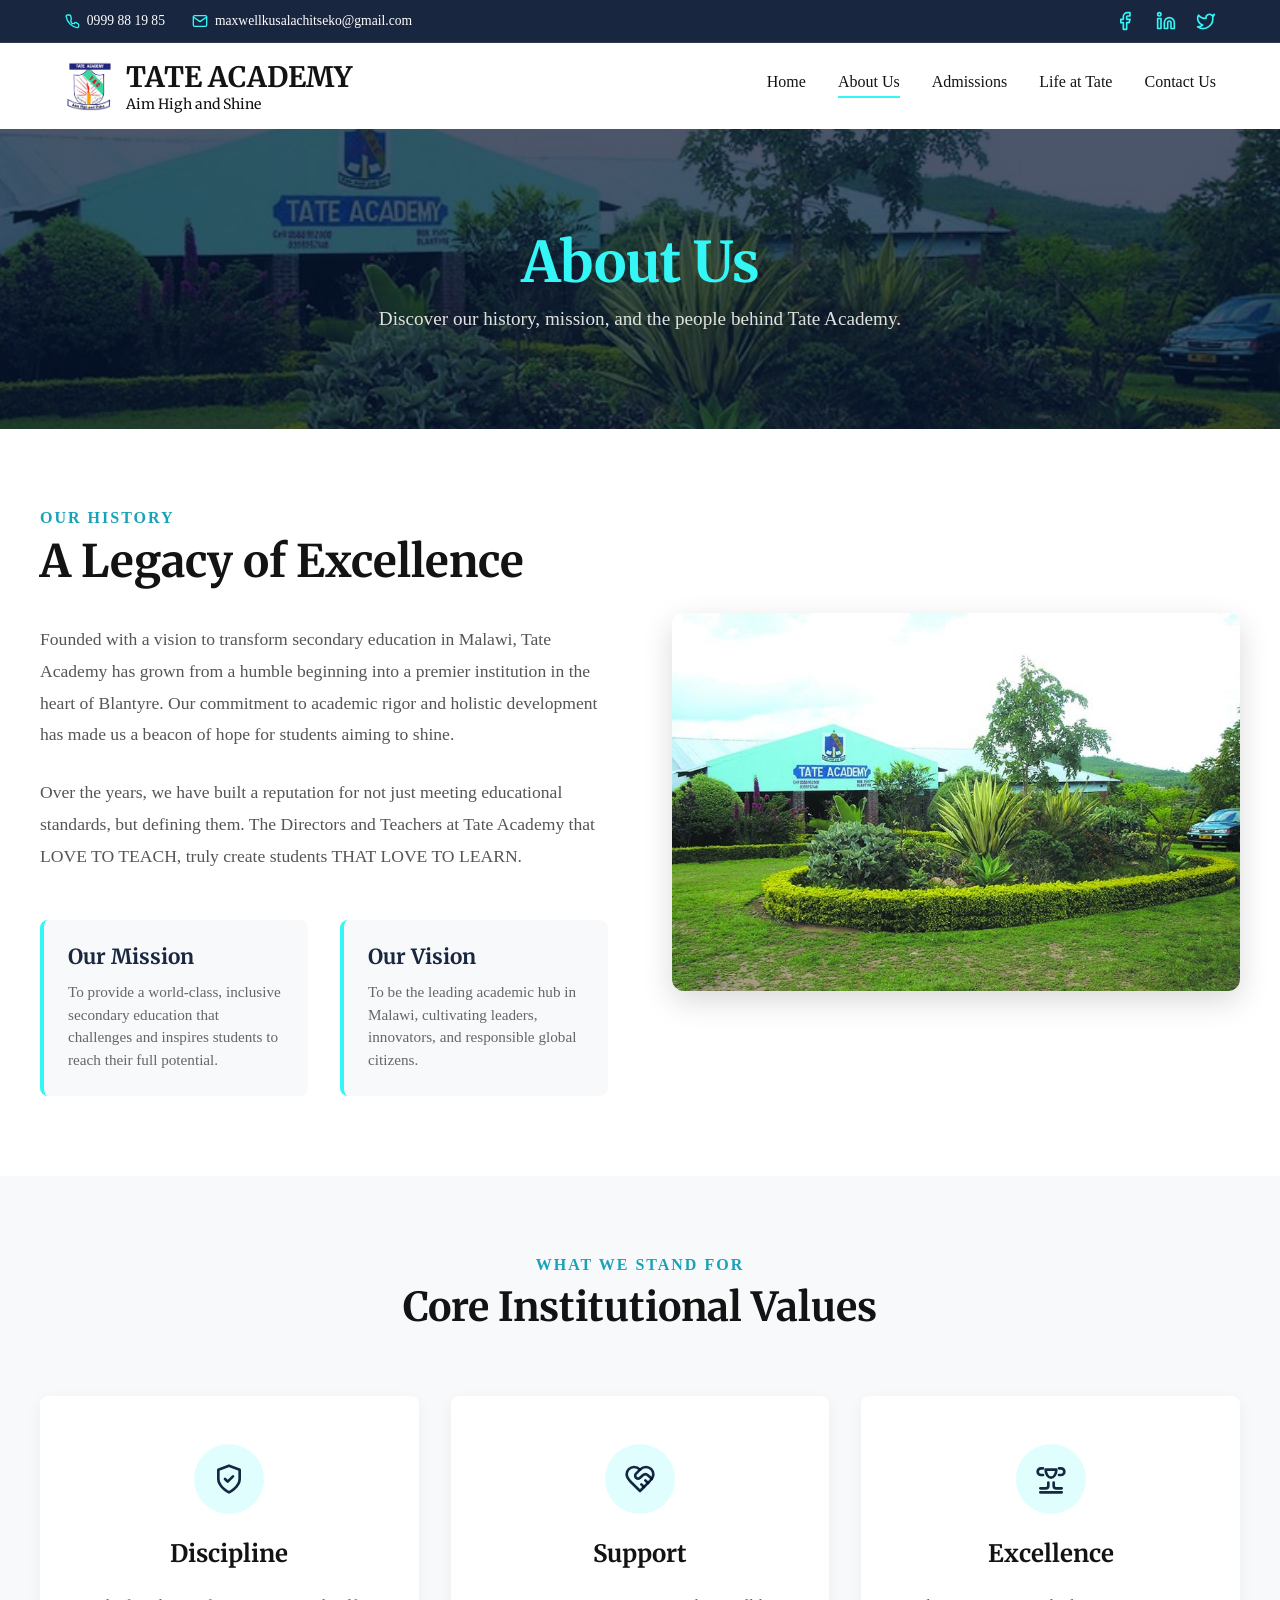
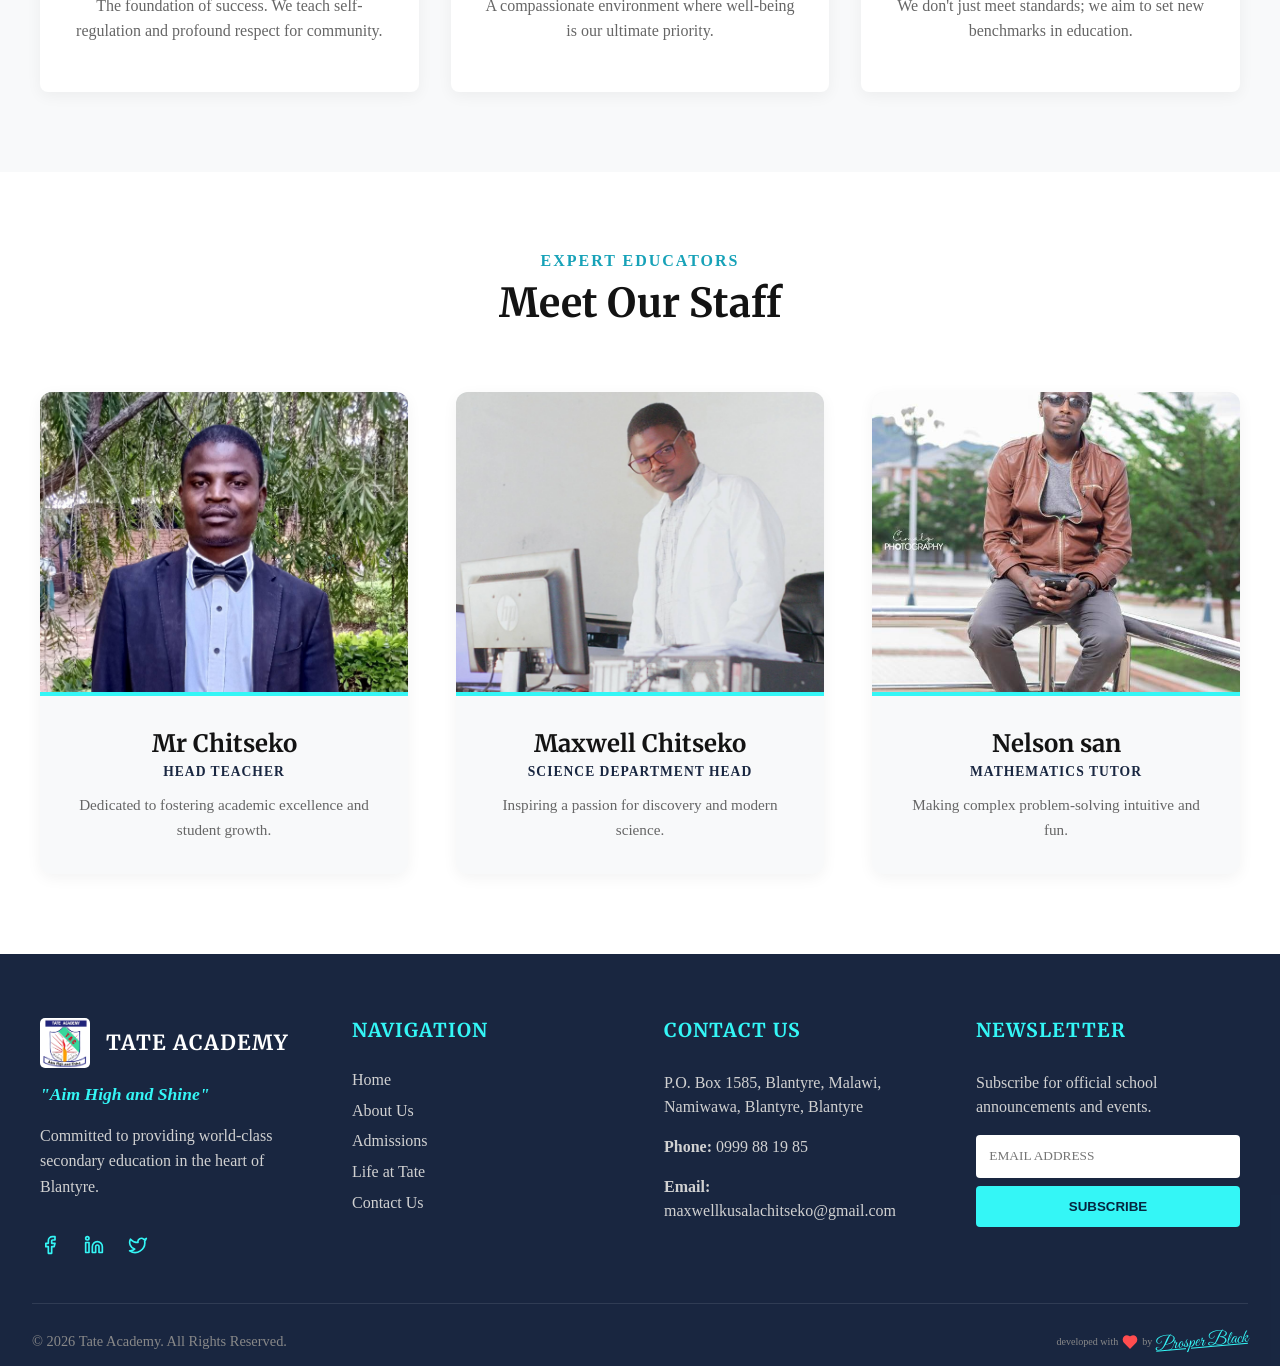
==== tateAd/about.html @ ed01748e "Refactor code structure for improved readability and maintainability" ====
<!DOCTYPE html>
<html lang="en">
<head>
    <link rel="stylesheet" href="styles.css">
    <link href="https://fonts.googleapis.com/css2?family=Merriweather:ital,wght@0,300;0,400;0,700;0,900;1,400&family=Montserrat:wght@300;400;500;600;700;800;900&family=Dancing+Script:wght@400;700&display=swap" rel="stylesheet">
    <meta charset="UTF-8">
    <meta name="viewport" content="width=device-width, initial-scale=1.0">
    <title>About Us - Tate Academy</title>
</head>
<body>
    <header>
        <section class="quick-band">
            <div class="contacts">
                <div class="phone-method">
                    <span class="contacts-icon">
                        <svg xmlns="http://www.w3.org/2000/svg" width="24" height="24" viewBox="0 0 24 24" fill="none" stroke="currentColor" stroke-width="2" stroke-linecap="round" stroke-linejoin="round" class="lucide lucide-phone w-3 h-3 text-school-green" aria-hidden="true"><path d="M22 16.92v3a2 2 0 0 1-2.18 2A19.79 19.79 0 0 1 3.21 5.18 2 2 0 0 1 5.21 3h3a2 2 0 0 1 2 1.72c.13 1.21.37 2.39.72 3.53a2 2 0 0 1-.45 1.95L10.27 11a16.05 16.05 0 0 0 .72 3.53A2 2 0 0 1 12.27 16h3a2 2 0 0 1 2.18-2z"></path></svg>
                    </span>
                    <p>0999 88 19 85</p>
                </div>
                <div class="email-method">
                    <span class="contacts-icon">
                        <svg xmlns="http://www.w3.org/2000/svg" width="24" height="24" viewBox="0 0 24 24" fill="none" stroke="currentColor" stroke-width="2" stroke-linecap="round" stroke-linejoin="round" class="lucide lucide-mail w-3 h-3 text-school-green" aria-hidden="true"><path d="M4 4h16a2 2 0 0 1 2 2v12a2 2 0 0 1-2 2H4a2 2 0 0 1-2-2V6a2 2 0 0 1 2-2z"></path><polyline points="22,6 12,13 2,6"></polyline></svg>
                    </span>
                    <p>maxwellkusalachitseko@gmail.com</p>
                </div>
            </div>

            <div class="social-links">
                <span class="social-icon">
                    <svg xmlns="http://www.w3.org/2000/svg" width="20" height="20" viewBox="0 0 24 24" fill="none" stroke="currentColor" stroke-width="2" stroke-linecap="round" stroke-linejoin="round"><path d="M18 2h-3a5 5 0 0 0-5 5v3H7v4h3v8h4v-8h3l1-4h-4V7a1 1 0 0 1 1-1h3z"></path></svg>
                </span>
                <span class="social-icon">
                    <svg xmlns="http://www.w3.org/2000/svg" width="20" height="20" viewBox="0 0 24 24" fill="none" stroke="currentColor" stroke-width="2" stroke-linecap="round" stroke-linejoin="round"><path d="M16 8a6 6 0 0 1 6 6v7h-4v-7a2 2 0 0 0-2-2 2 2 0 0 0-2 2v7h-4v-7a6 6 0 0 1 6-6z"></path><rect x="2" y="9" width="4" height="12"></rect><circle cx="4" cy="4" r="2"></circle></svg>
                </span>
                <span class="social-icon">
                    <svg xmlns="http://www.w3.org/2000/svg" width="20" height="20" viewBox="0 0 24 24" fill="none" stroke="currentColor" stroke-width="2" stroke-linecap="round" stroke-linejoin="round"><path d="M22 4s-.7 2.1-2 3.4c1.6 10-9.4 17.3-18 11.6 2.2.1 4.4-.6 6-2C3 15.5.5 9.6 3 5c2.2 2.6 5.6 4.1 9 4-.9-4.2 4-6.6 7-3.8 1.1 0 3-1.2 3-1.2z"></path></svg>
                </span>
            </div>
        </section>
        <section class="header">
            <div class="logo">
                <img src="images/tatelogo.jpg" alt="Tate Academy Logo" width="50px" height="50px">
                <h3 class="school-name">
                    <span>TATE ACADEMY</span>
                    <p class="school-slogan">Aim High and Shine</p>
                </h3>
            </div>
            <div class="desktop-navigation">
                <ul class="nav-list">
                    <li class="nav-item"><a href="index.html">Home</a></li>
                    <li class="nav-item"><a href="about.html" class="active">About Us</a></li>
                    <li class="nav-item"><a href="admissions.html">Admissions</a></li>
                    <li class="nav-item"><a href="life-at-tate.html">Life at Tate</a></li>
                    <li class="nav-item"><a href="contact.html">Contact Us</a></li>
                </ul>
            </div>
            <button class="mobile-nav-toggle" aria-label="Toggle navigation">
                <svg xmlns="http://www.w3.org/2000/svg" width="24" height="24" viewBox="0 0 24 24" fill="none" stroke="currentColor" stroke-width="2" stroke-linecap="round" stroke-linejoin="round">
                    <line x1="3" y1="12" x2="21" y2="12"></line>
                    <line x1="3" y1="6" x2="21" y2="6"></line>
                    <line x1="3" y1="18" x2="21" y2="18"></line>
                </svg>
            </button>
        </section>
    </header>

    <nav class="mobile-navigation">
        <div class="close-area">
                <button class="mobile-nav-close" aria-label="Close navigation">
                    <svg xmlns="http://www.w3.org/2000/svg" width="24" height="24" viewBox="0 0 24 24" fill="none" stroke="currentColor" stroke-width="2" stroke-linecap="round" stroke-linejoin="round">
                        <line x1="18" y1="6" x2="6" y2="18"></line>
                        <line x1="6" y1="6" x2="18" y2="18"></line>
                    </svg>
                </button>
        </div>
        <div class="logo">
            <img src="images/tatelogo.jpg" alt="Tate Academy Logo" width="120px" height="120px">
        </div>
        <ul class="nav-list">
            <li class="nav-item"><a href="index.html">Home</a></li>
            <li class="nav-item"><a href="about.html" class="active">About Us</a></li>
            <li class="nav-item"><a href="admissions.html">Admissions</a></li>
            <li class="nav-item"><a href="life-at-tate.html">Life at Tate</a></li>
            <li class="nav-item"><a href="contact.html">Contact Us</a></li>
        </ul>
    </nav>

    <main>
        <!-- Inner Page Hero -->
        <section class="inner-hero">
            <div class="overlay">
                <h1 class="hero-title">About Us</h1>
                <p>Discover our history, mission, and the people behind Tate Academy.</p>
            </div>
        </section>

        <!-- About Content Section -->
        <section class="about-content">
            <div class="container">
                <div class="about-grid">
                    <div class="about-text">
                        <span class="sub-heading">Our History</span>
                        <h2 class="main-heading">A Legacy of Excellence</h2>
                        <p class="description">
                            Founded with a vision to transform secondary education in Malawi, Tate Academy has grown from a humble beginning into a premier institution in the heart of Blantyre. Our commitment to academic rigor and holistic development has made us a beacon of hope for students aiming to shine.
                        </p>
                        <p class="description">
                            Over the years, we have built a reputation for not just meeting educational standards, but defining them. The Directors and Teachers at Tate Academy that LOVE TO TEACH, truly create students THAT LOVE TO LEARN.
                        </p>
                        
                        <div class="mission-vision">
                            <div class="mv-box">
                                <h3>Our Mission</h3>
                                <p>To provide a world-class, inclusive secondary education that challenges and inspires students to reach their full potential.</p>
                            </div>
                            <div class="mv-box">
                                <h3>Our Vision</h3>
                                <p>To be the leading academic hub in Malawi, cultivating leaders, innovators, and responsible global citizens.</p>
                            </div>
                        </div>
                    </div>
                    <div class="about-image">
                        <img src="images/heroimage.jpg" alt="Students at Tate Academy">
                    </div>
                </div>
            </div>
        </section>

        <!-- Core Values Section -->
        <section class="core-values">
            <div class="container">
                <div class="values-header">
                    <span class="sub-title">What We Stand For</span>
                    <h2 class="section-title">Core Institutional Values</h2>
                </div>
                <div class="values-grid">
                    <div class="value-card">
                        <div class="value-icon">
                            <svg xmlns="http://www.w3.org/2000/svg" width="32" height="32" viewBox="0 0 24 24" fill="none" stroke="currentColor" stroke-width="2" stroke-linecap="round" stroke-linejoin="round" class="lucide lucide-shield-check"><path d="M12 22s8-4 8-10V5l-8-3-8 3v7c0 6 8 10 8 10z"/><path d="m9 12 2 2 4-4"/></svg>
                        </div>
                        <h3>Discipline</h3>
                        <p>The foundation of success. We teach self-regulation and profound respect for community.</p>
                    </div>
                    <div class="value-card">
                        <div class="value-icon">
                            <svg xmlns="http://www.w3.org/2000/svg" width="32" height="32" viewBox="0 0 24 24" fill="none" stroke="currentColor" stroke-width="2" stroke-linecap="round" stroke-linejoin="round" class="lucide lucide-heart-handshake"><path d="M19 14c1.49-1.46 3-3.21 3-5.5A5.5 5.5 0 0 0 16.5 3c-1.76 0-3 .5-4.5 2-1.5-1.5-2.74-2-4.5-2A5.5 5.5 0 0 0 2 8.5c0 2.3 1.5 4.05 3 5.5l7 7Z"/><path d="M12 5 9.04 7.96a2.17 2.17 0 0 0 0 3.08v0c.82.82 2.13.85 3 .07l2.07-1.9a2.82 2.82 0 0 1 3.79 0l2.96 2.66"/><path d="m18 15-2-2"/><path d="m15 18-2-2"/></svg>
                        </div>
                        <h3>Support</h3>
                        <p>A compassionate environment where well-being is our ultimate priority.</p>
                    </div>
                    <div class="value-card">
                        <div class="value-icon">
                            <svg xmlns="http://www.w3.org/2000/svg" width="32" height="32" viewBox="0 0 24 24" fill="none" stroke="currentColor" stroke-width="2" stroke-linecap="round" stroke-linejoin="round" class="lucide lucide-trophy"><path d="M6 9H4.5a2.5 2.5 0 0 1 0-5H6"/><path d="M18 9h1.5a2.5 2.5 0 0 0 0-5H18"/><path d="M4 22h16"/><path d="M10 14.66V17c0 1.1-.9 2-2 2H4"/><path d="M14 14.66V17c0 1.1.9 2 2 2h4"/><path d="M12 11c-2.4 0-4-3-4-6h8c0 3-1.6 6-4 6z"/></svg>
                        </div>
                        <h3>Excellence</h3>
                        <p>We don't just meet standards; we aim to set new benchmarks in education.</p>
                    </div>
                </div>
            </div>
        </section>

        <!-- Our Team Section -->
        <section class="team-section">
            <div class="container">
                <div class="team-header">
                    <span class="sub-title">Expert Educators</span>
                    <h2 class="section-title">Meet Our Staff</h2>
                </div>
                <div class="team-grid">
                    <div class="team-card">
                        <div class="team-image">
                            <img src="images/mr_chitse.jpg" alt="Staff Member 1">
                        </div>
                        <div class="team-info">
                            <h3>Mr Chitseko</h3>
                            <p class="team-role">Head Teacher</p>
                            <p class="team-desc">Dedicated to fostering academic excellence and student growth.</p>
                        </div>
                    </div>
                    <div class="team-card">
                        <div class="team-image">
                            <img src="images/lab_mr_chitseko.jpg" alt="Staff Member 2">
                        </div>
                        <div class="team-info">
                            <h3>Maxwell Chitseko</h3>
                            <p class="team-role">Science Department Head</p>
                            <p class="team-desc">Inspiring a passion for discovery and modern science.</p>
                        </div>
                    </div>
                    <div class="team-card">
                        <div class="team-image">
                            <img src="images/nelson.jpg" alt="Staff Member 3">
                        </div>
                        <div class="team-info">
                            <h3>Nelson san</h3>
                            <p class="team-role">Mathematics Tutor</p>
                            <p class="team-desc">Making complex problem-solving intuitive and fun.</p>
                        </div>
                    </div>
                </div>
            </div>
        </section>
    </main>

    <footer>
        <div class="footer-container">
            <div class="footer-brand">
                <div class="footer-logo">
                    <img src="images/tatelogo.jpg" alt="Tate Academy Logo" width="50px" height="50px">
                    <h3>TATE ACADEMY</h3>
                </div>
                <p class="slogan">"Aim High and Shine"</p>
                <p class="brand-desc">Committed to providing world-class secondary education in the heart of Blantyre.</p>
                <br><br>
                <div class="social-links">
                    <span class="social-icon">
                        <svg xmlns="http://www.w3.org/2000/svg" width="20" height="20" viewBox="0 0 24 24" fill="none" stroke="currentColor" stroke-width="2" stroke-linecap="round" stroke-linejoin="round"><path d="M18 2h-3a5 5 0 0 0-5 5v3H7v4h3v8h4v-8h3l1-4h-4V7a1 1 0 0 1 1-1h3z"></path></svg>
                    </span>
                    <span class="social-icon">
                        <svg xmlns="http://www.w3.org/2000/svg" width="20" height="20" viewBox="0 0 24 24" fill="none" stroke="currentColor" stroke-width="2" stroke-linecap="round" stroke-linejoin="round"><path d="M16 8a6 6 0 0 1 6 6v7h-4v-7a2 2 0 0 0-2-2 2 2 0 0 0-2 2v7h-4v-7a6 6 0 0 1 6-6z"></path><rect x="2" y="9" width="4" height="12"></rect><circle cx="4" cy="4" r="2"></circle></svg>
                    </span>
                    <span class="social-icon">
                        <svg xmlns="http://www.w3.org/2000/svg" width="20" height="20" viewBox="0 0 24 24" fill="none" stroke="currentColor" stroke-width="2" stroke-linecap="round" stroke-linejoin="round"><path d="M22 4s-.7 2.1-2 3.4c1.6 10-9.4 17.3-18 11.6 2.2.1 4.4-.6 6-2C3 15.5.5 9.6 3 5c2.2 2.6 5.6 4.1 9 4-.9-4.2 4-6.6 7-3.8 1.1 0 3-1.2 3-1.2z"></path></svg>
                    </span>
                </div>
            </div>
            
            <div class="footer-links">
                <h4>Navigation</h4>
                <ul>
                    <li><a href="index.html">Home</a></li>
                    <li><a href="about.html">About Us</a></li>
                    <li><a href="admissions.html">Admissions</a></li>
                    <li><a href="life-at-tate.html">Life at Tate</a></li>
                    <li><a href="contact.html">Contact Us</a></li>
                </ul>
            </div>
            
            <div class="footer-contact">
                <h4>Contact Us</h4>
                <p>P.O. Box 1585, Blantyre, Malawi,<br>Namiwawa, Blantyre, Blantyre</p>
                <p><strong>Phone:</strong> 0999 88 19 85</p>
                <p><strong>Email:</strong> maxwellkusalachitseko@gmail.com</p>
            </div>
            
            <div class="footer-newsletter">
                <h4>Newsletter</h4>
                <p>Subscribe for official school announcements and events.</p>
                <form>
                    <input type="email" placeholder="EMAIL ADDRESS" required>
                    <button type="submit">Subscribe</button>
                </form>
            </div>
        </div>
        <div class="footer-bottom">
            <p>&copy; <span class="year"></span> Tate Academy. All Rights Reserved.</p>
            <div class="developer-credit">
                developed with 
                <svg xmlns="http://www.w3.org/2000/svg" width="16" height="16" viewBox="0 0 24 24" fill="currentColor" stroke="currentColor" stroke-width="2" stroke-linecap="round" stroke-linejoin="round" class="lucide lucide-heart" style="color: #ff4d4f;"><path d="M19 14c1.49-1.46 3-3.21 3-5.5A5.5 5.5 0 0 0 16.5 3c-1.76 0-3 .5-4.5 2-1.5-1.5-2.74-2-4.5-2A5.5 5.5 0 0 0 2 8.5c0 2.3 1.5 4.05 3 5.5l7 7Z"/></svg>
                by <a href="https://prosperblack.vercel.app" target="_blank" class="signature">Prosper Black</a>
            </div>
        </div>
    </footer>
    <script src="script.js"></script>
</body>
</html>
---- tateAd/styles.css ----
@import url('https://fonts.googleapis.com/css2?family=Great+Vibes&display=swap');

:root {
    --blueBackground: rgba(0, 15, 44, 0.9);
    --textBlack: rgba(13, 13, 13, 0.976);
    --secondary: rgb(52, 246, 246);
    --whiteBackground: rgba(255, 255, 255, 0.9);
    --cardshadow: rgba(238, 238, 238, 0.824);
}

* {
    padding: 0;
    margin: 0;
    scroll-behavior: smooth;
}

h1, h2, h3, h4, h5, h6 {
    font-family: 'Merriweather', STIXGeneral, serif;
}

.quick-band {
    background-color: var(--blueBackground);
    color: white;
    padding: 0.8em 5%;
    align-items: center;
    display: flex;
    justify-content: space-between;
    font-size: 0.85em;
    border-bottom: 1px solid rgba(255, 255, 255, 0.1);
}

.quick-band .contacts {
    display: flex;
    gap: 2em;
    align-items: center;
}

.quick-band .phone-method,
.quick-band .email-method {
    display: flex;
    justify-content: center;
    align-items: center;
    gap: 0.5em;
    transition: color 0.3s ease;
    cursor: pointer;
}

.quick-band .phone-method:hover,
.quick-band .email-method:hover {
    color: var(--secondary);
}

.quick-band .contacts-icon {
    display: flex;
    align-items: center;
}

.quick-band .contacts-icon svg {
    width: 16px;
    height: 16px;
    stroke: var(--secondary);
}

.social-links {
    display: flex;
    gap: 1.5em;
    align-items: center;
}

.social-icon {
    cursor: pointer;
    transition: transform 0.3s ease, filter 0.3s ease;
    display: inline-flex;
    align-items: center;
    justify-content: center;
}

.social-icon svg {
    color: var(--secondary);
    width: 20px;
    height: 20px;
    transition: opacity 0.3s ease, transform 0.3s ease, color 0.3s ease;
}

.social-icon:hover svg {
    opacity: 0.8;
    transform: scale(1.1);
    color: var(--secondary);
}

.header {
    background-color: var(--whiteBackground);
    padding: 1em 5%;
    display: flex;
    justify-content: space-between;
    align-items: center;
    text-align: center;
    box-shadow: 0 4px 6px rgba(0,0,0,0.05); /* Adds a nice subtle shadow below navbar */
}

.header .logo {
    display: flex;
    align-items: center;
    font-size: 1.5em;
    font-weight: bold;
    color: var(--textBlack);
}

.header .logo img {
    width: 50px;
    height: 50px;
    margin-right: 0.5em;
}

.header .logo .school-name .school-slogan{
    font-size: 0.5em;
    text-align: left;
    font-weight: lighter;
}

.header .nav-list {
    display: flex;
    justify-content: center;
    align-items: center;
    gap: 2em;
}

.header .nav-list li {
    list-style: none;
    color: var(--textBlack);
    cursor: pointer;
}

.header .nav-list a {
    text-decoration: none;
    color: var(--textBlack);
    transition: color 0.3s ease;
}

.header .nav-list a::after {
    content: '';
    display: block;
    margin-top: 5px;
    width: 0;
    height: 2px;
    background-color: var(--secondary);
    transition: width 0.3s ease;
}

.header .nav-list a:hover::after,
.header .nav-list a.active::after {
    width: 100%;
}

/* hero */
.hero {
    background-image: url('images/heroimage.jpg');
    background-size: cover;
    background-position: center;
    background-repeat: no-repeat;
    background-attachment: scroll;
    height: 450px;
}

.hero .overlay {
    background-color: rgba(0, 15, 44, 0.7);
    height: 100%;
    display: flex;
    flex-direction: column;
    justify-content: center;
    color: white;
    text-align: left;
    padding: 0 10%;
}

.hero .overlay .hero-title {
    font-weight: bolder;
    font-size: 4em;
    line-height: 1.2;
    animation: fadeInUp 1s ease-out forwards;
}

@keyframes fadeInUp {
    from {
        opacity: 0;
        transform: translateY(30px);
    }
    to {
        opacity: 1;
        transform: translateY(0);
    }
}

.hero .overlay .edu {
    color: var(--secondary);
}

/* why tate */
.why-tate {
    display: grid;
    grid-template-columns: repeat(4, 1fr);
    gap: 1.5em;
    align-items: stretch;
    padding: 4em 2em;
    background-color: #f8f9fa; /* Very subtle off-white background to contrast with the cards */
}

.why-tate .card-title {
    margin-bottom: 1em;
}

.why-tate .reason {
    background-color: white;
    padding: 2.5em 1.5em; /* Adjusted slightly so text fits four cards seamlessly */
    box-shadow: 0 6px 16px rgba(0, 0, 0, 0.12); /* Increased resting shadow */
    line-height: 1.6;
    border-radius: 8px;
    transition: transform 0.3s ease, box-shadow 0.3s ease;
    text-align: center;
    animation: fadeInGrow 0.8s ease-out backwards;
}

.why-tate .reason:nth-child(1) { animation-delay: 0.1s; }
.why-tate .reason:nth-child(2) { animation-delay: 0.3s; }
.why-tate .reason:nth-child(3) { animation-delay: 0.5s; }
.why-tate .reason:nth-child(4) { animation-delay: 0.7s; }

@keyframes fadeInGrow {
    from {
        opacity: 0;
        transform: scale(0.9) translateY(20px);
    }
    to {
        opacity: 1;
        transform: scale(1) translateY(0);
    }
}

.why-tate .reason:hover {
    transform: translateY(-8px);
    box-shadow: 0 12px 28px rgba(0, 0, 0, 0.18); /* Stronger hover shadow */
}

.why-tate .reason .icon-container {
    width: 60px;
    height: 60px;
    border-radius: 50%;
    background-color: rgba(52, 246, 246, 0.1);
    color: var(--blueBackground);
    margin: 0 auto 1.5em auto;
    display: flex;
    justify-content: center;
    align-items: center;
}

.why-tate .reason .icon-container svg {
    stroke: var(--blueBackground);
}

/* Tate Experience Split Section */
.tate-experience-split {
    display: grid;
    grid-template-columns: 1fr 1fr;
    gap: 4em;
    padding: 5em 2em;
    max-width: 1200px;
    margin: 0 auto;
    align-items: center;
}

.experience-image-container {
    position: relative;
    border-radius: 10px;
    overflow: hidden;
    box-shadow: 0 10px 30px rgba(0, 0, 0, 0.1);
    animation: slideInLeft 1s ease-out backwards;
}

@keyframes slideInLeft {
    from {
        opacity: 0;
        transform: translateX(-50px);
    }
    to {
        opacity: 1;
        transform: translateX(0);
    }
}

.experience-image-container img {
    width: 100%;
    height: auto;
    display: block;
    object-fit: cover;
    min-height: 450px;
}

.experience-badge {
    position: absolute;
    bottom: 20px;
    right: 20px;
    background-color: var(--blueBackground);
    color: white;
    padding: 1.5em;
    border-radius: 8px;
    text-align: center;
    box-shadow: 0 5px 15px rgba(0,0,0,0.2);
    border-left: 4px solid var(--secondary);
    max-width: 200px;
}

.experience-badge h2 {
    color: var(--secondary);
    font-size: 2.5em;
    margin-bottom: 0.1em;
}

.experience-badge p {
    font-size: 0.9em;
    font-weight: bold;
    text-transform: uppercase;
}

.experience-text-content {
    animation: slideInRight 1s ease-out backwards;
}

@keyframes slideInRight {
    from {
        opacity: 0;
        transform: translateX(50px);
    }
    to {
        opacity: 1;
        transform: translateX(0);
    }
}

.experience-text-content .sub-heading {
    color: #17a2b8;
    text-transform: uppercase;
    letter-spacing: 2px;
    font-weight: bold;
    display: block;
    margin-bottom: 0.5em;
}

.experience-text-content .main-heading {
    font-size: 2.8em;
    color: var(--textBlack);
    margin-bottom: 0.5em;
    line-height: 1.2;
}

.experience-text-content .description {
    color: #666;
    font-size: 1.1em;
    line-height: 1.6;
    margin-bottom: 2em;
}

.feature-list-clean {
    list-style: none;
    margin-bottom: 2.5em;
    padding: 0;
}

.feature-list-clean li {
    display: flex;
    align-items: center;
    gap: 1em;
    margin-bottom: 1em;
    font-size: 1.1em;
    color: #444;
    font-weight: 500;
}

.feature-list-clean .icon-wrap {
    background-color: rgba(52, 246, 246, 0.15);
    padding: 0.5em;
    border-radius: 50%;
    display: flex;
    justify-content: center;
    align-items: center;
    color: #17a2b8;
}

.btn-primary {
    display: inline-block;
    padding: 1em 2em;
    background-color: var(--blueBackground);
    color: white;
    text-decoration: none;
    border-radius: 5px;
    font-weight: bold;
    text-transform: uppercase;
    letter-spacing: 1px;
    transition: background-color 0.3s ease;
}

.btn-primary:hover {
    background-color: var(--secondary);
    color: var(--blueBackground);
}

@media (max-width: 900px) {
    .tate-experience-split {
        grid-template-columns: 1fr;
    }
}

/* -----------------------------
   Inner Pages (About Us)
   ----------------------------- */

/* Inner Page Hero Header */
.inner-hero {
    background-image: url('images/heroimage.jpg'); /* You can swap this for a team/building image later */
    background-size: cover;
    background-position: center;
    background-repeat: no-repeat;
    height: 300px;
    position: relative;
}

.inner-hero .overlay {
    background-color: rgba(0, 15, 44, 0.7);
    height: 100%;
    display: flex;
    flex-direction: column;
    justify-content: center;
    align-items: center;
    color: white;
    text-align: center;
    padding: 0 5%;
}

.inner-hero .hero-title {
    font-weight: bolder;
    font-size: 3.5em;
    margin-bottom: 0.2em;
    color: var(--secondary);
}

.inner-hero p {
    font-size: 1.2em;
    color: #e0e0e0;
}

/* About Page Content */
.about-content {
    background-color: white;
    padding: 5em 2em;
}

.about-content .container {
    max-width: 1200px;
    margin: 0 auto;
}

.about-grid {
    display: grid;
    grid-template-columns: 1fr 1fr;
    gap: 4em;
    align-items: center;
}

.about-text .sub-heading {
    color: #17a2b8;
    text-transform: uppercase;
    letter-spacing: 2px;
    font-weight: bold;
    display: block;
    margin-bottom: 0.5em;
}

.about-text .main-heading {
    font-size: 2.8em;
    color: var(--textBlack);
    margin-bottom: 0.8em;
    line-height: 1.2;
}

.about-text .description {
    color: #555;
    font-size: 1.1em;
    line-height: 1.8;
    margin-bottom: 1.5em;
}

.mission-vision {
    display: flex;
    gap: 2em;
    margin-top: 3em;
}

.mv-box {
    background-color: #f8f9fa;
    padding: 1.5em;
    border-radius: 8px;
    border-left: 4px solid var(--secondary);
    flex: 1;
}

.mv-box h3 {
    color: var(--blueBackground);
    margin-bottom: 0.5em;
    font-size: 1.3em;
}

.mv-box p {
    color: #666;
    line-height: 1.5;
    font-size: 0.95em;
}

.about-image {
    position: relative;
}

.about-image img {
    width: 100%;
    border-radius: 12px;
    box-shadow: 0 10px 30px rgba(0, 0, 0, 0.15);
    display: block;
}

/* Core Values Section */
.core-values {
    background-color: #f8f9fa;
    padding: 5em 2em;
    text-align: center;
}

.core-values .container {
    max-width: 1200px;
    margin: 0 auto;
}

.values-header {
    margin-bottom: 4em;
}

.values-header .sub-title {
    color: #17a2b8;
    font-weight: bold;
    text-transform: uppercase;
    letter-spacing: 2px;
    display: block;
    margin-bottom: 0.5em;
}

.values-header .section-title {
    font-size: 2.5em;
    color: var(--textBlack);
}

.values-grid {
    display: flex;
    justify-content: center;
    gap: 2em;
    flex-wrap: wrap;
}

.value-card {
    background-color: white;
    padding: 3em 2em;
    border-radius: 8px;
    box-shadow: 0 4px 15px rgba(0, 0, 0, 0.05);
    flex: 1 1 300px;
    transition: transform 0.3s ease, box-shadow 0.3s ease;
}

.value-card:hover {
    transform: translateY(-8px);
    box-shadow: 0 12px 25px rgba(0, 0, 0, 0.1);
}

.value-card .value-icon {
    width: 70px;
    height: 70px;
    background-color: rgba(52, 246, 246, 0.15);
    border-radius: 50%;
    display: flex;
    justify-content: center;
    align-items: center;
    margin: 0 auto 1.5em;
}

.value-card .value-icon svg {
    stroke: var(--blueBackground);
}

.value-card h3 {
    font-size: 1.5em;
    color: var(--textBlack);
    margin-bottom: 1em;
}

.value-card p {
    color: #666;
    line-height: 1.6;
}

@media (max-width: 900px) {
    .about-grid {
        grid-template-columns: 1fr;
    }
    
    .mission-vision {
        flex-direction: column;
    }
}

/* Our Team Section */
.team-section {
    padding: 5em 2em;
    background-color: white;
    text-align: center;
}

.team-section .container {
    max-width: 1200px;
    margin: 0 auto;
}

.team-header {
    margin-bottom: 4em;
}

.team-header .sub-title {
    color: #17a2b8;
    font-weight: bold;
    text-transform: uppercase;
    letter-spacing: 2px;
    display: block;
    margin-bottom: 0.5em;
}

.team-header .section-title {
    font-size: 2.5em;
    color: var(--textBlack);
}

.team-grid {
    display: grid;
    grid-template-columns: repeat(auto-fit, minmax(300px, 1fr));
    gap: 3em;
}

.team-card {
    background-color: #f8f9fa;
    border-radius: 12px;
    box-shadow: 0 4px 15px rgba(0, 0, 0, 0.05);
    overflow: hidden;
    transition: transform 0.3s ease, box-shadow 0.3s ease;
}

.team-card:hover {
    transform: translateY(-8px);
    box-shadow: 0 12px 25px rgba(0, 0, 0, 0.1);
}

.team-image img {
    width: 100%;
    height: 300px;
    object-fit: cover;
    display: block;
    border-bottom: 4px solid var(--secondary);
}

.team-info {
    padding: 2em;
}

.team-info h3 {
    color: var(--textBlack);
    font-size: 1.5em;
    margin-bottom: 0.2em;
}

.team-role {
    color: var(--blueBackground);
    font-weight: bold;
    text-transform: uppercase;
    font-size: 0.85em;
    letter-spacing: 1px;
    margin-bottom: 1em;
}

.team-desc {
    color: #666;
    line-height: 1.6;
    font-size: 0.95em;
}

/* -----------------------------
   Inner Pages (Contact Us)
   ----------------------------- */

.contact-section {
    padding: 5em 2em;
    background-color: white;
}

.contact-grid {
    display: grid;
    grid-template-columns: 1fr 1fr;
    gap: 4em;
    max-width: 1200px;
    margin: 0 auto;
    align-items: flex-start;
}

.contact-details .sub-heading {
    color: #17a2b8;
    text-transform: uppercase;
    letter-spacing: 2px;
    font-weight: bold;
    display: block;
    margin-bottom: 0.5em;
}

.contact-details .main-heading {
    font-size: 2.5em;
    color: var(--textBlack);
    margin-bottom: 1.5em;
    line-height: 1.2;
}

.detail-item {
    display: flex;
    gap: 1.5em;
    margin-bottom: 2em;
    align-items: flex-start;
}

.detail-icon {
    background-color: rgba(52, 246, 246, 0.15);
    color: var(--blueBackground);
    padding: 1em;
    border-radius: 50%;
    display: flex;
    justify-content: center;
    align-items: center;
}

.detail-icon svg {
    stroke: var(--blueBackground);
}

.detail-text h3 {
    margin-bottom: 0.5em;
    font-size: 1.2em;
    color: var(--textBlack);
}

.detail-text p {
    color: #555;
    line-height: 1.6;
    margin-bottom: 0.2em;
}

.contact-form-container {
    background-color: #f8f9fa;
    padding: 3em;
    border-radius: 12px;
    box-shadow: 0 10px 30px rgba(0, 0, 0, 0.05);
}

.contact-form-container h3 {
    font-size: 1.8em;
    margin-bottom: 1.5em;
    color: var(--textBlack);
}

.form-group {
    margin-bottom: 1.5em;
}

.form-group label {
    display: block;
    margin-bottom: 0.5em;
    color: var(--textBlack);
    font-weight: bold;
    font-size: 0.9em;
}

.form-group input,
.form-group textarea {
    width: 100%;
    padding: 1em;
    border: 1px solid #ddd;
    border-radius: 6px;
    font-family: inherit;
    font-size: 1em;
    color: #333;
    box-sizing: border-box;
    transition: border-color 0.3s ease, box-shadow 0.3s ease;
}

.form-group input:focus,
.form-group textarea:focus {
    outline: none;
    border-color: var(--secondary);
    box-shadow: 0 0 0 3px rgba(52, 246, 246, 0.2);
}

.submit-btn {
    background-color: var(--blueBackground);
    color: white;
    padding: 1em 2em;
    border: none;
    border-radius: 6px;
    font-weight: bold;
    font-size: 1em;
    text-transform: uppercase;
    letter-spacing: 1px;
    width: 100%;
    cursor: pointer;
    transition: background-color 0.3s ease;
}

.submit-btn:hover {
    background-color: var(--secondary);
    color: var(--blueBackground);
}

@media (max-width: 900px) {
    .contact-grid {
        grid-template-columns: 1fr;
    }
}

/* Tate Stats Section */
.tate-stats {
    background-image: url('images/heroimage.jpg'); /* Reusing hero image for background */
    background-size: cover;
    background-position: center;
    background-attachment: fixed;
    color: white;
}

.tate-stats .overlay {
    background-color: rgba(0, 15, 44, 0.85); /* Deep blue semi-transparent overlay */
    padding: 6em 2em;
}

.tate-stats .stats-container {
    max-width: 1200px;
    margin: 0 auto;
    display: flex;
    justify-content: space-around;
    align-items: center;
    flex-wrap: wrap;
    gap: 2em;
}

.stat-item {
    text-align: center;
    flex: 1 1 200px;
    animation: fadeInGrow 1s ease-out backwards;
}

.stat-item:nth-child(1) { animation-delay: 0.2s; }
.stat-item:nth-child(2) { animation-delay: 0.4s; }
.stat-item:nth-child(3) { animation-delay: 0.6s; }
.stat-item:nth-child(4) { animation-delay: 0.8s; }

.stat-item svg {
    width: 50px;
    height: 50px;
    stroke: var(--secondary);
    margin-bottom: 0.5em;
}

.stat-item h4 {
    font-size: 3em;
    margin-bottom: 0.1em;
    color: white;
    font-weight: bold;
}

.stat-item p {
    color: #d1d1d1;
    font-size: 1.1em;
    text-transform: uppercase;
    letter-spacing: 1px;
}

/* Our Campus Section */
.our-campus {
    padding: 5em 2em;
    background-color: white;
    text-align: center;
}

.our-campus .campus-header {
    margin-bottom: 4em;
}

.our-campus .sub-title {
    color: #17a2b8; /* A visible blue/cyan color since secondary is very light */
    font-weight: bold;
    text-transform: uppercase;
    letter-spacing: 2px;
    display: block;
    margin-bottom: 0.5em;
}

.our-campus .section-title {
    font-size: 2.5em;
    color: var(--textBlack);
    margin-bottom: 0.2em;
}

.our-campus .section-subtitle {
    color: #555;
    font-style: italic;
    font-size: 1.1em;
}

.our-campus .campus-cards {
    display: flex;
    justify-content: center;
    gap: 2em;
    flex-wrap: wrap;
    max-width: 1200px;
    margin: 0 auto;
}

.campus-card {
    background-color: white;
    border-radius: 8px;
    box-shadow: 0 4px 15px rgba(0, 0, 0, 0.1);
    overflow: hidden;
    flex: 1 1 300px;
    transition: transform 0.3s ease;
    text-align: left;
    animation: fadeInUp 0.8s ease-out backwards;
}

.campus-card:nth-child(1) { animation-delay: 0.2s; }
.campus-card:nth-child(2) { animation-delay: 0.4s; }
.campus-card:nth-child(3) { animation-delay: 0.6s; }

.campus-card:hover {
    transform: translateY(-5px);
}

.campus-card .card-image-placeholder {
    height: 200px;
    background-image: url('images/heroimage.jpg');
    background-size: cover;
    background-position: center;
}

.campus-card .card-info {
    padding: 2em;
}

.campus-card .card-info h3 {
    font-size: 1.5em;
    margin-bottom: 0.5em;
    color: var(--textBlack);
}

.campus-card .card-info p {
    color: #666;
    margin-bottom: 1.5em;
    line-height: 1.5;
}

.campus-card .btn {
    display: inline-block;
    padding: 0.8em 1.5em;
    background-color: var(--blueBackground);
    color: white;
    text-decoration: none;
    border-radius: 4px;
    font-weight: bold;
    transition: background-color 0.3s ease;
}

.campus-card .btn:hover {
    background-color: var(--secondary);
    color: var(--blueBackground);
}

/* Footer Section */
footer {
    background-color: var(--blueBackground);
    color: white;
    padding: 4em 2em 1em;
}

.footer-container {
    max-width: 1200px;
    margin: 0 auto;
    display: grid;
    grid-template-columns: repeat(auto-fit, minmax(250px, 1fr));
    gap: 3em;
    margin-bottom: 3em;
}

.footer-brand .footer-logo {
    display: flex;
    align-items: center;
    gap: 1em;
    margin-bottom: 1em;
}

.footer-brand .footer-logo img {
    border-radius: 5px;
}

.footer-brand .footer-logo h3 {
    font-size: 1.3em;
    letter-spacing: 1px;
}

.footer-brand .slogan {
    color: var(--secondary);
    font-style: italic;
    margin-bottom: 1em;
    font-weight: bold;
    font-size: 1.1em;
}

.footer-brand .brand-desc {
    color: #d1d1d1;
    line-height: 1.6;
}

.footer-container h4 {
    color: var(--secondary);
    margin-bottom: 1.5em;
    font-size: 1.2em;
    text-transform: uppercase;
    letter-spacing: 1px;
}

.footer-links ul {
    list-style: none;
    padding: 0;
}

.footer-links li {
    margin-bottom: 0.8em;
}

.footer-links a {
    color: #d1d1d1;
    text-decoration: none;
    transition: color 0.3s ease, padding-left 0.3s ease;
}

.footer-links a:hover {
    color: var(--secondary);
    padding-left: 5px; /* Slight nudge effect on hover */
}

.footer-contact p {
    color: #d1d1d1;
    margin-bottom: 1em;
    line-height: 1.5;
}

.footer-newsletter p {
    color: #d1d1d1;
    margin-bottom: 1em;
    line-height: 1.5;
}

.footer-newsletter form {
    display: flex;
    flex-direction: column;
    gap: 0.5em;
}

.footer-newsletter input {
    padding: 1em;
    border: none;
    border-radius: 4px;
    font-family: inherit;
    outline: none;
}

.footer-newsletter input:focus {
    box-shadow: 0 0 0 2px var(--secondary);
}

.footer-newsletter button {
    padding: 1em;
    background-color: var(--secondary);
    color: var(--blueBackground);
    border: none;
    border-radius: 4px;
    font-weight: bold;
    text-transform: uppercase;
    cursor: pointer;
    transition: background-color 0.3s ease;
}

.footer-newsletter button:hover {
    background-color: #2bdada; /* Slightly darker shade of secondary */
}

.footer-bottom {
    text-align: center;
    padding-top: 2em;
    border-top: 1px solid rgba(255, 255, 255, 0.1);
    color: #888;
    font-size: 0.9em;
    display: flex;
    flex-wrap: wrap;
    justify-content: space-between;
    align-items: center;
}

.developer-credit {
    display: flex;
    align-items: center;
    font-size: 0.7em;
}

.developer-credit svg {
    margin: 0 0.4em;
}

.signature {
    font-family: 'Great Vibes', cursive;
    font-size: 1.8em;
    color: var(--secondary);
    padding-left: 0.2em;
    transform: rotate(-5deg);
    display: inline-block;
    line-height: 0.8;
}

.why-tate .reason .content {
    color: rgb(117, 117, 117);
}
/* -----------------------------
   Admissions Page
   ----------------------------- */

.admissions-section {
    padding: 5em 2em;
    background-color: var(--whiteBackground);
}

.admissions-section .container {
    max-width: 1200px;
    margin: 0 auto;
}

.admissions-header {
    text-align: center;
    margin-bottom: 4em;
}

.admissions-header .sub-title {
    color: var(--secondary);
    font-weight: 700;
    text-transform: uppercase;
    letter-spacing: 2px;
    display: block;
    margin-bottom: 0.5em;
    font-family: 'Montserrat', sans-serif;
}

.admissions-header .section-title {
    font-size: 2.8em;
    color: var(--textBlack);
    font-family: 'Merriweather', serif;
}

.admissions-grid {
    display: grid;
    grid-template-columns: 1fr 1fr;
    gap: 4em;
    align-items: start;
}

.enrollment-checklist h3 {
    font-size: 2em;
    color: var(--blueBackground);
    margin-bottom: 1.5em;
    border-bottom: 2px solid var(--secondary);
    padding-bottom: 0.5em;
    display: inline-block;
    font-family: 'Merriweather', serif;
}

.checklist-item {
    display: flex;
    gap: 1.5em;
    margin-bottom: 2.5em;
}

.step-number {
    font-family: 'Merriweather', serif;
    font-size: 3em;
    font-weight: 900;
    color: rgba(23, 162, 184, 0.4);
    line-height: 1;
}

.step-details h4 {
    font-size: 1.3em;
    color: var(--textBlack);
    margin-bottom: 0.5em;
    font-weight: 700;
    font-family: 'Montserrat', sans-serif;
}

.step-details p {
    color: #555;
    line-height: 1.6;
    font-family: 'Montserrat', sans-serif;
}

.advert-poster {
    margin-top: 3em;
}

.advert-poster img {
    width: 100%;
    border-radius: 12px;
    box-shadow: 0 10px 30px rgba(0,0,0,0.15);
    display: block;
}

.admission-sidebar {
    display: flex;
    flex-direction: column;
    gap: 2em;
}

.sidebar-card {
    background-color: #f8f9fa;
    padding: 2.5em;
    border-radius: 12px;
    box-shadow: 0 4px 15px rgba(0,0,0,0.05);
    border-top: 4px solid var(--blueBackground);
}

.sidebar-card h3 {
    font-size: 1.5em;
    color: var(--textBlack);
    margin-bottom: 1em;
    font-family: 'Merriweather', serif;
}

.sidebar-card h4 {
    color: var(--blueBackground);
    margin-bottom: 0.5em;
    font-family: 'Montserrat', sans-serif;
}

.sidebar-card p {
    color: #666;
    line-height: 1.6;
    font-family: 'Montserrat', sans-serif;
}

.resource-list {
    list-style: none;
    margin-top: 1.5em;
    padding: 0;
}

.resource-list li {
    display: flex;
    align-items: center;
    gap: 1em;
    padding: 1em;
    background-color: white;
    border-radius: 6px;
    margin-bottom: 1em;
    box-shadow: 0 2px 5px rgba(0,0,0,0.03);
    cursor: pointer;
    transition: transform 0.3s ease;
    border-left: 3px solid var(--secondary);
}

.resource-list li:hover {
    transform: translateX(5px);
}

.resource-list li svg {
    color: var(--secondary);
}

.resource-list li span {
    font-weight: 600;
    color: var(--textBlack);
    font-family: 'Montserrat', sans-serif;
}

.card-highlight {
    background-color: var(--blueBackground);
    border-top: none;
    position: relative;
    overflow: hidden;
}

.card-highlight h3, .card-highlight h4 {
    color: white;
}

.card-highlight p {
    color: #d1d1d1;
}

.desk-info {
    display: flex;
    align-items: center;
    gap: 1.5em;
    margin-top: 1em;
}

.desk-info svg {
    width: 40px;
    height: 40px;
    stroke: var(--secondary);
}

@media (max-width: 900px) {
    .admissions-grid {
        grid-template-columns: 1fr;
    }
}

.accommodations h3 {
    font-family: 'Merriweather', serif;
    font-size: 2em;
    color: var(--blueBackground);
    margin-bottom: 0.5em;
}

.accommodations p {
    font-family: 'Montserrat', sans-serif;
    line-height: 1.6;
    color: #555;
}

/* -----------------------------
   Life at Tate Page
   ----------------------------- */

.life-section {
    padding: 6em 2em 4em;
    background-color: var(--whiteBackground);
    text-align: center;
}

.life-section .container {
    max-width: 1200px;
    margin: 0 auto;
}

.life-header {
    max-width: 800px;
    margin: 0 auto 4em;
}

.life-header .sub-title {
    color: var(--secondary);
    font-weight: 700;
    text-transform: uppercase;
    letter-spacing: 2px;
    display: block;
    margin-bottom: 0.5em;
    font-family: 'Montserrat', sans-serif;
}

.life-header .section-title {
    font-size: 2.8em;
    color: var(--textBlack);
    font-family: 'Merriweather', serif;
    margin-bottom: 0.5em;
}

.life-header .section-desc {
    color: #666;
    font-size: 1.1em;
    line-height: 1.6;
    font-family: 'Montserrat', sans-serif;
}

.sports-grid {
    display: grid;
    grid-template-columns: repeat(auto-fit, minmax(300px, 1fr));
    gap: 2.5em;
    text-align: left;
}

.activity-card {
    background: #fff;
    border-radius: 12px;
    overflow: hidden;
    box-shadow: 0 5px 20px rgba(0,0,0,0.08);
    transition: transform 0.3s ease, box-shadow 0.3s ease;
}

.activity-card:hover {
    transform: translateY(-8px);
    box-shadow: 0 12px 30px rgba(0,0,0,0.15);
}

.activity-img {
    height: 240px;
    overflow: hidden;
}

.activity-img img {
    width: 100%;
    height: 100%;
    object-fit: cover;
    transition: transform 0.5s ease;
}

.activity-card:hover .activity-img img {
    transform: scale(1.08);
}

.activity-content {
    padding: 2em;
}

.activity-content h3 {
    font-family: 'Merriweather', serif;
    color: var(--blueBackground);
    margin-bottom: 0.8em;
    font-size: 1.5em;
}

.activity-content p {
    font-family: 'Montserrat', sans-serif;
    color: #555;
    line-height: 1.5;
}

/* Campus Life & Clubs */
.campus-life-section {
    padding: 5em 2em;
    background-color: #f8f9fa;
}

.campus-life-section .container {
    max-width: 1200px;
    margin: 0 auto;
}

.campus-grid {
    display: grid;
    grid-template-columns: 1fr 1fr;
    gap: 4em;
    align-items: center;
}

.campus-text .sub-title {
    color: var(--secondary);
    font-weight: 700;
    text-transform: uppercase;
    letter-spacing: 2px;
    display: block;
    margin-bottom: 0.5em;
    font-family: 'Montserrat', sans-serif;
}

.campus-text .section-title {
    font-size: 2.8em;
    color: var(--textBlack);
    font-family: 'Merriweather', serif;
    margin-bottom: 0.8em;
}

.campus-text p {
    color: #555;
    line-height: 1.7;
    margin-bottom: 2em;
    font-size: 1.1em;
    font-family: 'Montserrat', sans-serif;
}

.clubs-list {
    list-style: none;
    padding: 0;
}

.clubs-list li {
    margin-bottom: 1.2em;
    position: relative;
    padding-left: 1.8em;
    font-family: 'Montserrat', sans-serif;
    color: #444;
    line-height: 1.5;
}

.clubs-list li::before {
    content: "•";
    color: var(--secondary);
    font-size: 1.5em;
    font-weight: bold;
    position: absolute;
    left: 0;
    top: -5px;
}

.clubs-list li strong {
    color: var(--blueBackground);
}

.campus-images {
    position: relative;
    height: 100%;
    min-height: 450px;
}

.campus-images img.img-main {
    width: 80%;
    border-radius: 12px;
    box-shadow: 0 15px 30px rgba(0,0,0,0.15);
    position: absolute;
    top: 0;
    right: 0;
    z-index: 1;
}

.campus-images img.img-sub {
    width: 60%;
    border-radius: 12px;
    box-shadow: 0 15px 30px rgba(0,0,0,0.2);
    position: absolute;
    bottom: 20px;
    left: 0;
    z-index: 2;
    border: 8px solid #fff;
}

@media (max-width: 900px) {
    .campus-grid {
        grid-template-columns: 1fr;
    }
    
    .campus-images {
        min-height: 350px;
        margin-top: 3em;
    }
}

/* -----------------------------
   Subjects & Facilities Sections
   ----------------------------- */

.section-header {
    text-align: center;
    margin-bottom: 3.5em;
}

.section-header .sub-title {
    color: var(--secondary);
    font-weight: 700;
    text-transform: uppercase;
    letter-spacing: 2px;
    display: block;
    margin-bottom: 0.5em;
    font-family: 'Montserrat', sans-serif;
}

.section-header .section-title {
    font-size: 2.8em;
    color: var(--textBlack);
    font-family: 'Merriweather', serif;
    margin-bottom: 0.5em;
}

.section-header .section-desc {
    color: #666;
    font-size: 1.1em;
    line-height: 1.6;
    font-family: 'Montserrat', sans-serif;
    max-width: 600px;
    margin: 0 auto;
}

/* Subjects */
.subjects-section {
    padding: 6em 2em;
    background-color: var(--whiteBackground);
}

.subjects-section .container {
    max-width: 1000px;
    margin: 0 auto;
}

.subjects-grid {
    display: flex;
    flex-wrap: wrap;
    gap: 1em;
    justify-content: center;
}

.subject-tag {
    background-color: #f0f4f8;
    color: var(--blueBackground);
    padding: 0.8em 1.5em;
    border-radius: 50px;
    font-family: 'Montserrat', sans-serif;
    font-weight: 600;
    font-size: 1.05em;
    box-shadow: 0 4px 10px rgba(0, 0, 0, 0.05);
    border: 2px solid transparent;
    transition: all 0.3s ease;
    cursor: default;
}

.subject-tag:hover {
    background-color: var(--blueBackground);
    color: white;
    border-color: var(--blueBackground);
    transform: translateY(-3px);
    box-shadow: 0 8px 15px rgba(0, 40, 85, 0.15);
}

/* Facilities Showcase */
.facilities-showcase {
    padding: 6em 2em;
    background-color: #f8f9fa;
}

.facilities-showcase .container {
    max-width: 1200px;
    margin: 0 auto;
}

.facilities-grid {
    display: grid;
    grid-template-columns: repeat(auto-fit, minmax(300px, 1fr));
    gap: 2.5em;
}

.facility-card {
    position: relative;
    border-radius: 12px;
    overflow: hidden;
    box-shadow: 0 10px 25px rgba(0,0,0,0.1);
    height: 300px;
    group: relative;
    cursor: pointer;
}

.facility-card img {
    width: 100%;
    height: 100%;
    object-fit: cover;
    transition: transform 0.6s ease;
}

.facility-card:hover img {
    transform: scale(1.1);
}

.facility-card .facility-info {
    position: absolute;
    bottom: 0;
    left: 0;
    right: 0;
    background: linear-gradient(to top, rgba(0,0,0,0.8), transparent);
    padding: 2em 1.5em 1.5em;
    color: white;
}

.facility-card .facility-info h3 {
    font-family: 'Merriweather', serif;
    font-size: 1.4em;
    text-shadow: 0 2px 4px rgba(0,0,0,0.5);
    margin: 0;
}


.campus-images .img-small:hover {
    transform: scale(1.1) rotate(5deg);
    box-shadow: 0 12px 30px rgba(0,0,0,0.3);
}

.img-small-1 {
    top: 10%;
    left: -10%;
    z-index: 3;
}

.img-small-2 {
    top: 50%;
    left: -15%;
    z-index: 4;
}

.img-small-3 {
    bottom: 10%;
    right: -10%;
    z-index: 3;
}

.img-small-4 {
    bottom: 50%;
    right: -15%;
    z-index: 4;
}

/* Update Campus Gallery */
.campus-gallery {
    display: grid;
    grid-template-columns: repeat(3, 1fr);
    grid-template-rows: repeat(3, 1fr);
    gap: 1em;
    height: 100%;
    min-height: 450px;
}

.gallery-item {
    position: relative;
    border-radius: 12px;
    overflow: hidden;
    box-shadow: 0 8px 25px rgba(0,0,0,0.1);
    transition: transform 0.4s ease, box-shadow 0.4s ease;
    cursor: pointer;
}

.gallery-item:hover {
    transform: translateY(-5px);
    box-shadow: 0 15px 35px rgba(0,0,0,0.2);
}

.gallery-item img {
    width: 100%;
    height: 100%;
    object-fit: cover;
    transition: transform 0.6s ease;
}

.gallery-item:hover img {
    transform: scale(1.05);
}

.gallery-overlay {
    position: absolute;
    bottom: 0;
    left: 0;
    right: 0;
    background: linear-gradient(to top, rgba(0,0,0,0.8), transparent);
    padding: 1.5em 1em;
    color: white;
    opacity: 0;
    transition: opacity 0.4s ease;
}

.gallery-item:hover .gallery-overlay {
    opacity: 1;
}

.gallery-overlay h3 {
    font-family: 'Merriweather', serif;
    font-size: 1.2em;
    margin: 0;
    text-shadow: 0 2px 4px rgba(0,0,0,0.5);
}

/* Grid positioning for creative layout */
.gallery-item:nth-child(1) {
    grid-column: 1 / 3;
    grid-row: 1 / 3;
}

.gallery-item:nth-child(2) {
    grid-column: 3 / 4;
    grid-row: 1 / 2;
}

.gallery-item:nth-child(3) {
    grid-column: 3 / 4;
    grid-row: 2 / 3;
}

.gallery-item:nth-child(4) {
    grid-column: 1 / 2;
    grid-row: 3 / 4;
}

.gallery-item:nth-child(5) {
    grid-column: 2 / 3;
    grid-row: 3 / 4;
}

.gallery-item:nth-child(6) {
    grid-column: 3 / 4;
    grid-row: 3 / 4;
}


/* Sports Gallery */
.sports-gallery {
    display: grid;
    grid-template-columns: repeat(4, 1fr);
    grid-template-rows: 1fr;
    gap: 1em;
    min-height: 300px;
}

.sports-gallery .gallery-item:nth-child(1) {
    grid-column: 1 / 2;
    grid-row: 1 / 2;
}

.sports-gallery .gallery-item:nth-child(2) {
    grid-column: 2 / 3;
    grid-row: 1 / 2;
}

.sports-gallery .gallery-item:nth-child(3) {
    grid-column: 3 / 4;
    grid-row: 1 / 2;
}

.sports-gallery .gallery-item:nth-child(4) {
    grid-column: 4 / 5;
    grid-row: 1 / 2;
}

.mobile-nav-toggle {
    display: none;
}

.mobile-navigation {
    width: 100%;
    background-color: var(--blueBackground);
    position: fixed;
    top: 0;
    left: 0;
    height: 100%;
    z-index: 1000;
    flex-direction: column;
    
    /* Animation setup – hidden off‑screen to the right */
    transform: translateX(100%);
    transition: transform 0.35s cubic-bezier(0.2, 0.9, 0.4, 1.1);
    
    /* Prevent interaction while hidden */
    pointer-events: none;
    
    /* Improve performance */
    will-change: transform;
}

/* Open state – slides into view */
.mobile-navigation.open {
    transform: translateX(0);
    pointer-events: auto;
}


.mobile-navigation .close-area {
    text-align: right;
    padding: 1.5rem;
}


.mobile-navigation .close-area button {
    background: none;
    border: none;
    font-size: 1.5rem;
    cursor: pointer;
    color: white;
}


.mobile-navigation .close-area button:hover {
    color: var(--secondary);
}

.mobile-navigation .logo {
    display: flex;
    justify-content: center;
    padding: 1.5rem 0;
}


.mobile-navigation .nav-list {
    list-style: none;
    margin: 0;
    padding: 0 1.5rem;       
    width: 100%;
    box-sizing: border-box;
}


.mobile-navigation .nav-list .nav-item {
    margin-bottom: 0.5rem;    
}


.mobile-navigation .nav-list .nav-item a {
    display: block;
    padding: 1rem 0;          
    text-decoration: none;
    color: white;
    font-size: 1rem; 
    letter-spacing: 0.5px;
    border-bottom: 1px solid rgba(255, 255, 255, 0.15);
    transition: all 0.2s ease;
}


.mobile-navigation .nav-list .nav-item:last-child a {
    border-bottom: none;
}


.mobile-navigation .nav-list .nav-item a:hover,
.mobile-navigation .nav-list .nav-item a.active,
.mobile-navigation .nav-list .nav-item a:focus {
    background-color: rgba(255, 255, 255, 0.08);
    padding-left: 0.8rem;
    color: white;
    outline: none;
    border-radius: 8px;
}


.mobile-navigation .nav-list .nav-item a:active {
    background-color: rgba(255, 255, 255, 0.2);
    transform: scale(0.99);
}

/* -----------------------------
   Responsive Design
   ----------------------------- */

/* Tablet and Mobile */
@media (max-width: 910px) {
    /* Header */
    .header {
        padding: 1em;
    }
    
    .logo {
        margin-bottom: 1em;
    }
    
    .desktop-navigation {
        display: none;
    }

    .quick-band {
        display: none;
    }
    
    .mobile-nav-toggle {
        display: block;
        background: none;
        border: none;
        font-size: 1.5em;
        cursor: pointer;
        color: var(--textBlack);
    }
    
    /* Hero */
    .hero-title {
        font-size: 2.5em;
    }
    
    /* Sections */
    .section-title {
        font-size: 2em;
    }
    
    .why-tate {
        grid-template-columns: 1fr;
        gap: 2em;
    }
    
    .tate-experience-split {
        flex-direction: column;
    }
    
    .experience-image-container {
        order: -1;
    }
    
    .stats-container {
        grid-template-columns: repeat(2, 1fr);
        gap: 2em;
    }
    
    .our-campus .campus-cards {
        grid-template-columns: 1fr;
    }
    
    .subjects-grid {
        grid-template-columns: repeat(auto-fit, minmax(200px, 1fr));
    }
    
    .facilities-grid {
        grid-template-columns: 1fr;
    }
    
    .sports-gallery {
        grid-template-columns: repeat(2, 1fr);
        grid-template-rows: repeat(2, 1fr);
    }
    
    .sports-gallery .gallery-item:nth-child(1) {
        grid-column: 1 / 2;
        grid-row: 1 / 2;
    }
    
    .sports-gallery .gallery-item:nth-child(2) {
        grid-column: 2 / 3;
        grid-row: 1 / 2;
    }
    
    .sports-gallery .gallery-item:nth-child(3) {
        grid-column: 1 / 2;
        grid-row: 2 / 3;
    }
    
    .sports-gallery .gallery-item:nth-child(4) {
        grid-column: 2 / 3;
        grid-row: 2 / 3;
    }
    
    .campus-grid {
        grid-template-columns: 1fr;
    }
    
    .campus-gallery {
        grid-template-columns: repeat(2, 1fr);
        grid-template-rows: repeat(3, 1fr);
    }
    
    .campus-gallery .gallery-item:nth-child(1) {
        grid-column: 1 / 3;
        grid-row: 1 / 2;
    }
    
    .campus-gallery .gallery-item:nth-child(2) {
        grid-column: 1 / 2;
        grid-row: 2 / 3;
    }
    
    .campus-gallery .gallery-item:nth-child(3) {
        grid-column: 2 / 3;
        grid-row: 2 / 3;
    }
    
    .campus-gallery .gallery-item:nth-child(4) {
        grid-column: 1 / 2;
        grid-row: 3 / 4;
    }
    
    .campus-gallery .gallery-item:nth-child(5) {
        grid-column: 2 / 3;
        grid-row: 3 / 4;
    }
    
    .campus-gallery .gallery-item:nth-child(6) {
        grid-column: 1 / 2;
        grid-row: 4 / 5;
    }
    
    /* Footer */
    .footer-container {
        grid-template-columns: 1fr;
        gap: 2em;
    }
    
    .footer-bottom {
        flex-direction: column;
        text-align: center;
        gap: 1em;
    }
}

/* Mobile */
@media (max-width: 480px) {
    .hero-title {
        font-size: 2em;
    }
    
    .section-title {
        font-size: 1.5em;
    }
    
    .stats-container {
        grid-template-columns: 1fr;
    }
    
    .sports-gallery {
        grid-template-columns: 1fr;
        grid-template-rows: repeat(4, 1fr);
    }
    
    .sports-gallery .gallery-item:nth-child(1) {
        grid-column: 1 / 2;
        grid-row: 1 / 2;
    }
    
    .sports-gallery .gallery-item:nth-child(2) {
        grid-column: 1 / 2;
        grid-row: 2 / 3;
    }
    
    .sports-gallery .gallery-item:nth-child(3) {
        grid-column: 1 / 2;
        grid-row: 3 / 4;
    }
    
    .sports-gallery .gallery-item:nth-child(4) {
        grid-column: 1 / 2;
        grid-row: 4 / 5;
    }
    
    .campus-gallery {
        grid-template-columns: 1fr;
        grid-template-rows: repeat(6, 1fr);
    }
    
    .campus-gallery .gallery-item:nth-child(1) {
        grid-column: 1 / 2;
        grid-row: 1 / 2;
    }
    
    .campus-gallery .gallery-item:nth-child(2) {
        grid-column: 1 / 2;
        grid-row: 2 / 3;
    }
    
    .campus-gallery .gallery-item:nth-child(3) {
        grid-column: 1 / 2;
        grid-row: 3 / 4;
    }
    
    .campus-gallery .gallery-item:nth-child(4) {
        grid-column: 1 / 2;
        grid-row: 4 / 5;
    }
    
    .campus-gallery .gallery-item:nth-child(5) {
        grid-column: 1 / 2;
        grid-row: 5 / 6;
    }
    
    .campus-gallery .gallery-item:nth-child(6) {
        grid-column: 1 / 2;
        grid-row: 6 / 7;
    }
}
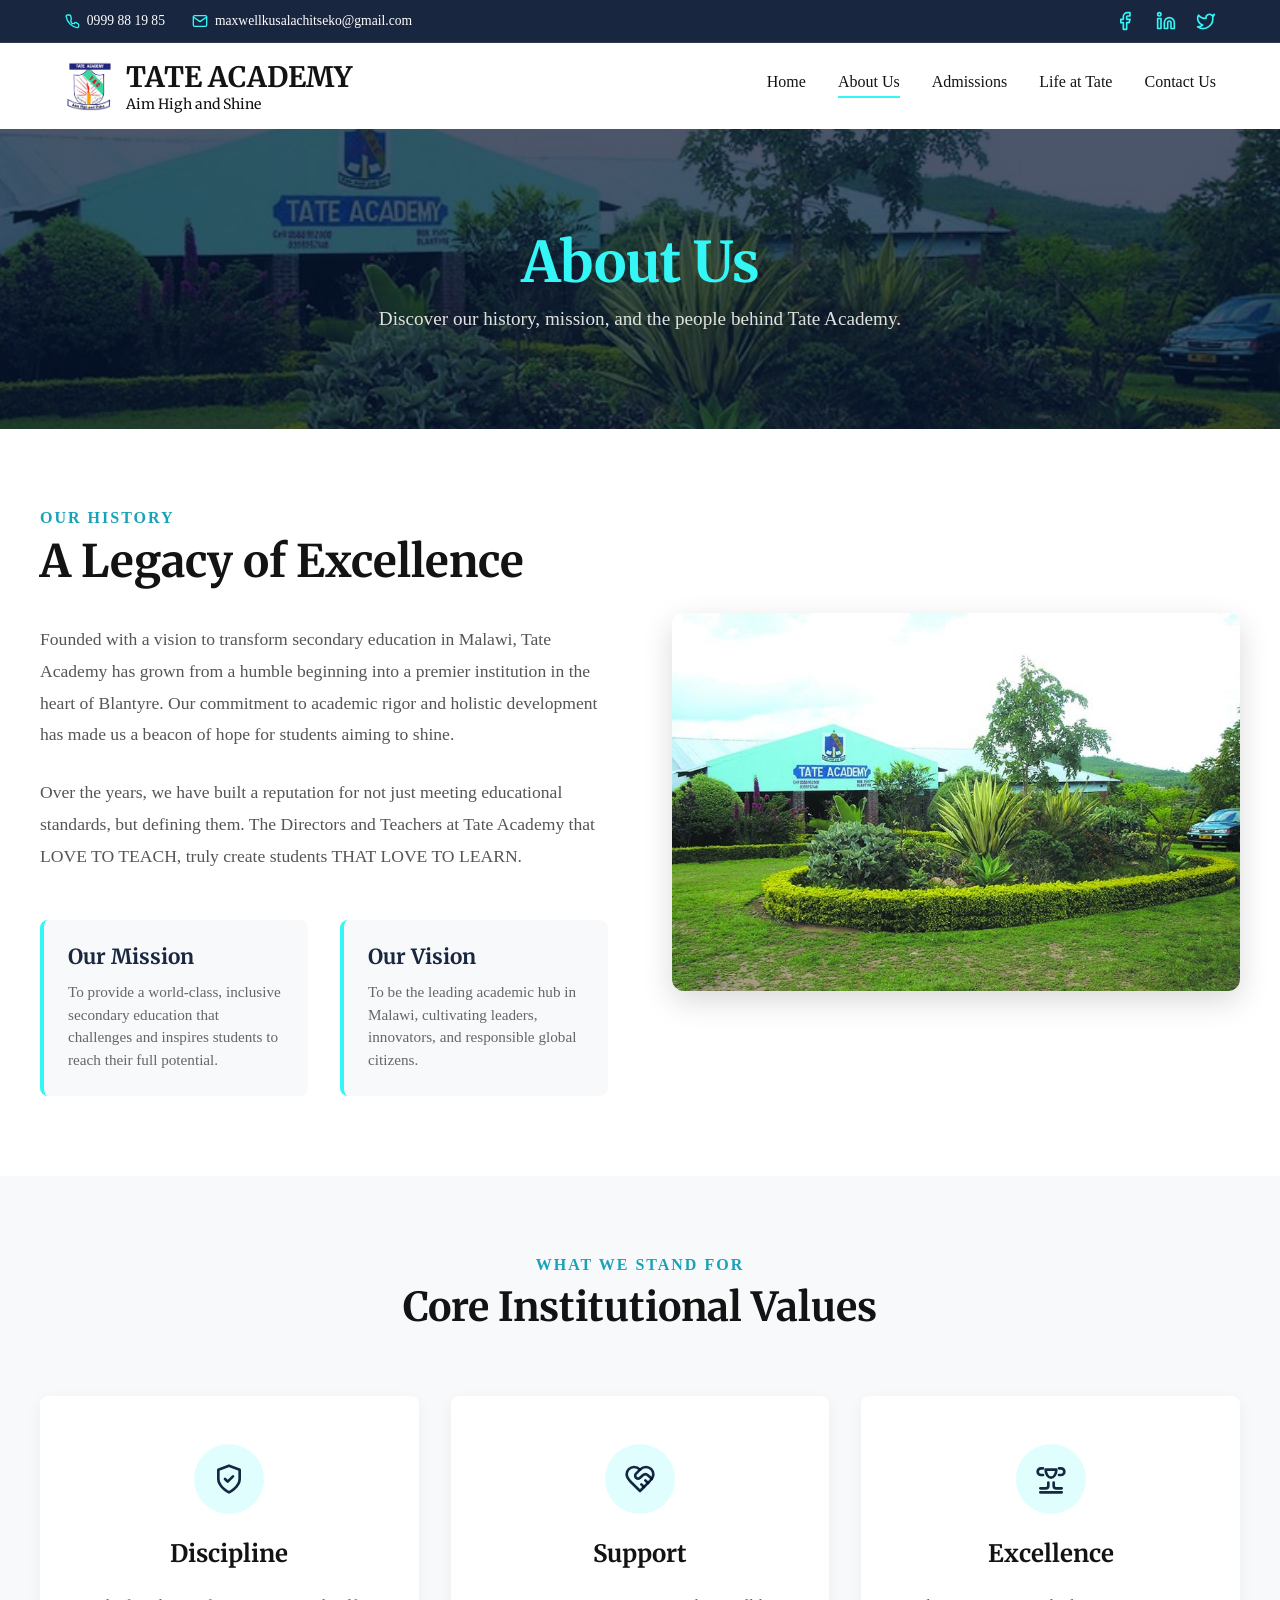
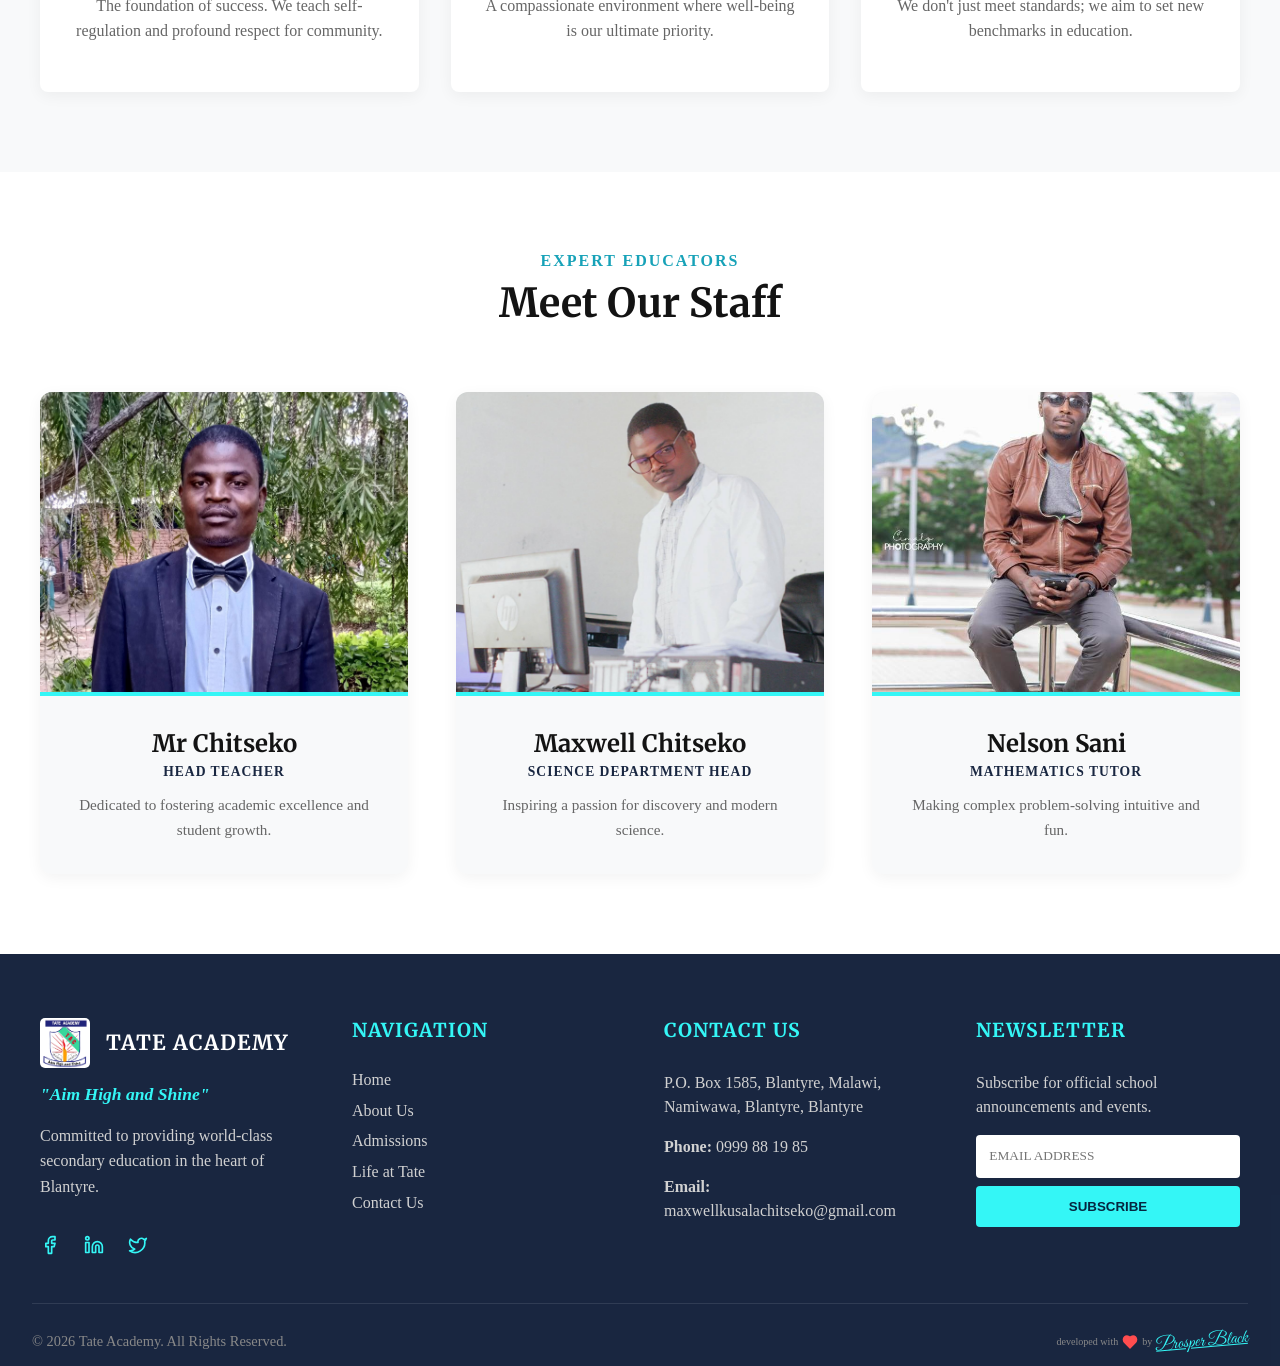
==== commit 712b25bb: "edit hero section responsiveness" ====
--- a/tateAd/about.html
+++ b/tateAd/about.html
@@ -192,7 +192,7 @@
                             <img src="images/nelson.jpg" alt="Staff Member 3">
                         </div>
                         <div class="team-info">
-                            <h3>Nelson san</h3>
+                            <h3>Nelson Sani</h3>
                             <p class="team-role">Mathematics Tutor</p>
                             <p class="team-desc">Making complex problem-solving intuitive and fun.</p>
                         </div>
--- a/tateAd/styles.css
+++ b/tateAd/styles.css
@@ -1837,7 +1837,7 @@
 
 .mobile-navigation {
     width: 100%;
-    background-color: var(--blueBackground);
+    background-color: rgb(9, 2, 48);
     position: fixed;
     top: 0;
     left: 0;
@@ -1872,7 +1872,7 @@
 .mobile-navigation .close-area button {
     background: none;
     border: none;
-    font-size: 1.5rem;
+    font-size: 2rem;
     cursor: pointer;
     color: white;
 }
@@ -1970,7 +1970,7 @@
     
     /* Hero */
     .hero-title {
-        font-size: 2.5em;
+        font-size: 1.8em;
     }
     
     /* Sections */
@@ -2090,9 +2090,18 @@
     .hero-title {
         font-size: 2em;
     }
+
+
+    .header .logo .school-name {
+        font-size: 1em;
+    }
     
     .section-title {
         font-size: 1.5em;
+    }
+
+    .hero-title {
+        font-size: 1em;
     }
     
     .stats-container {
